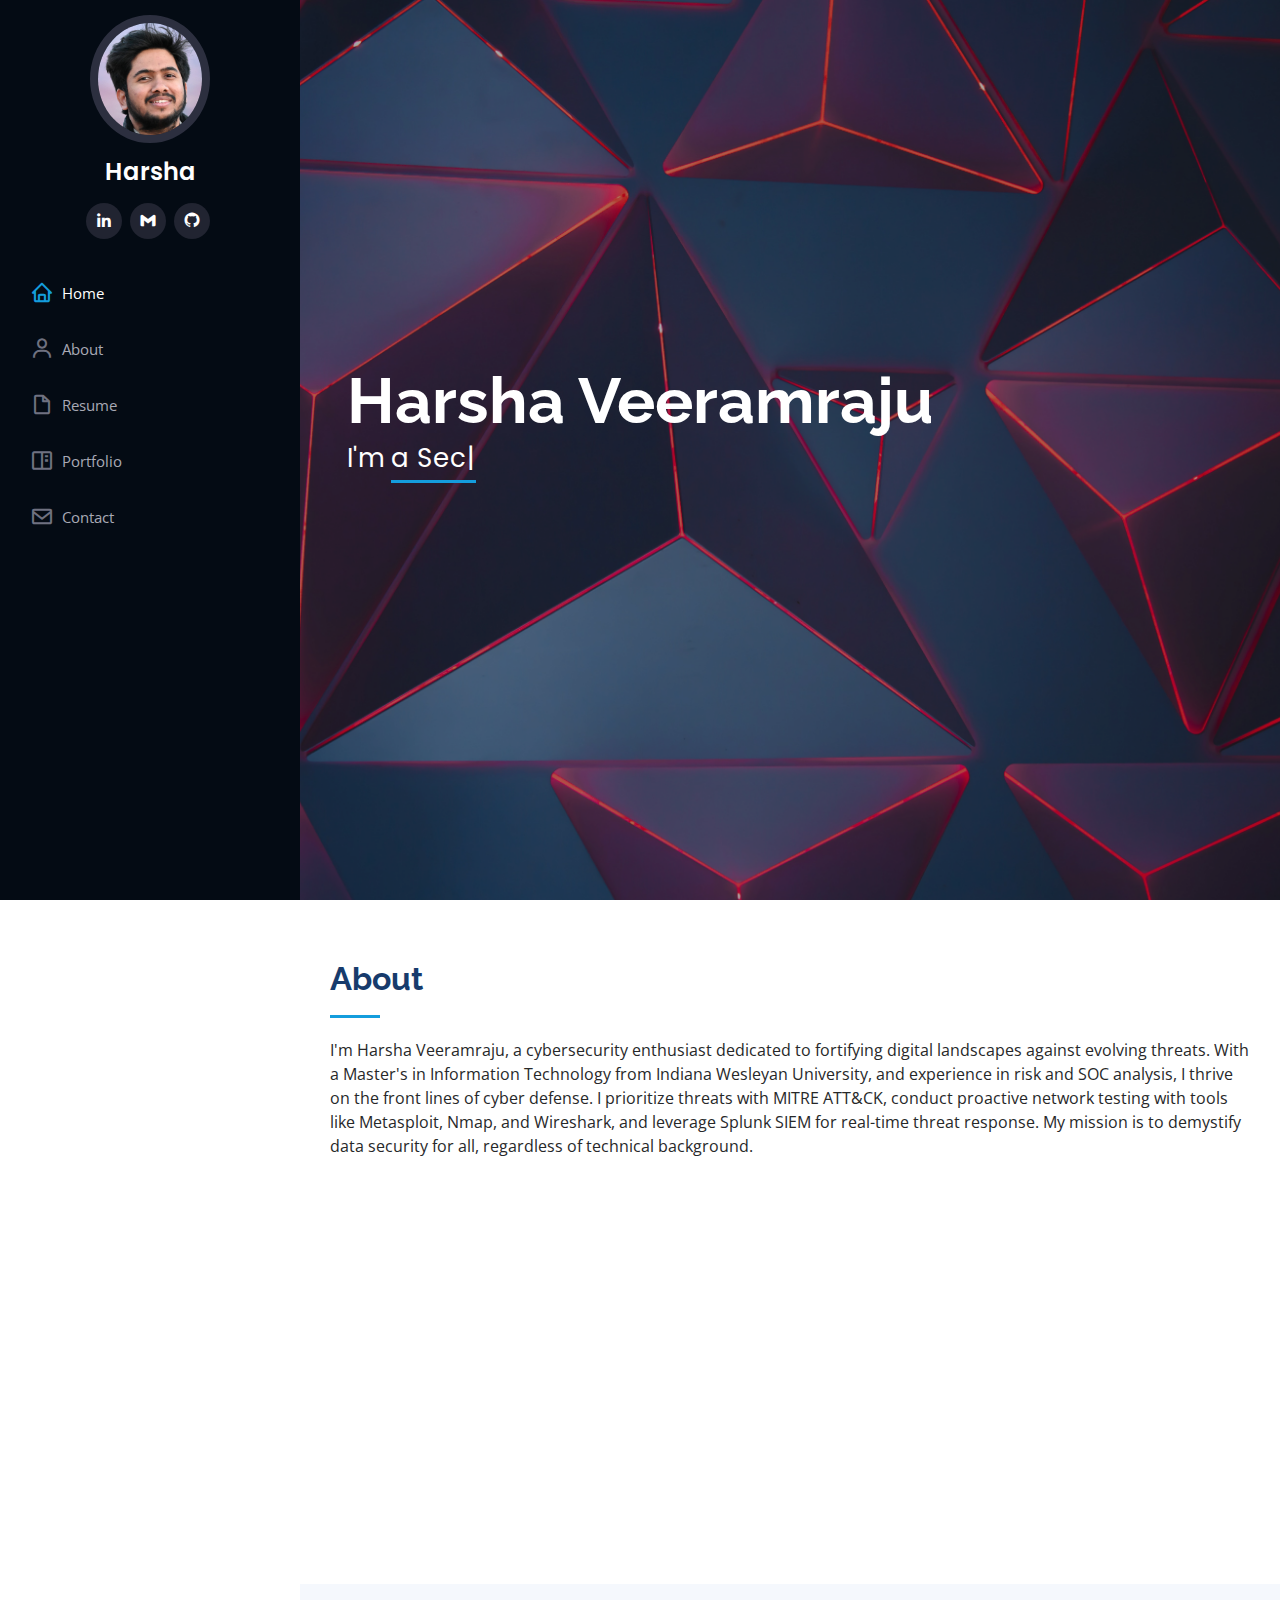
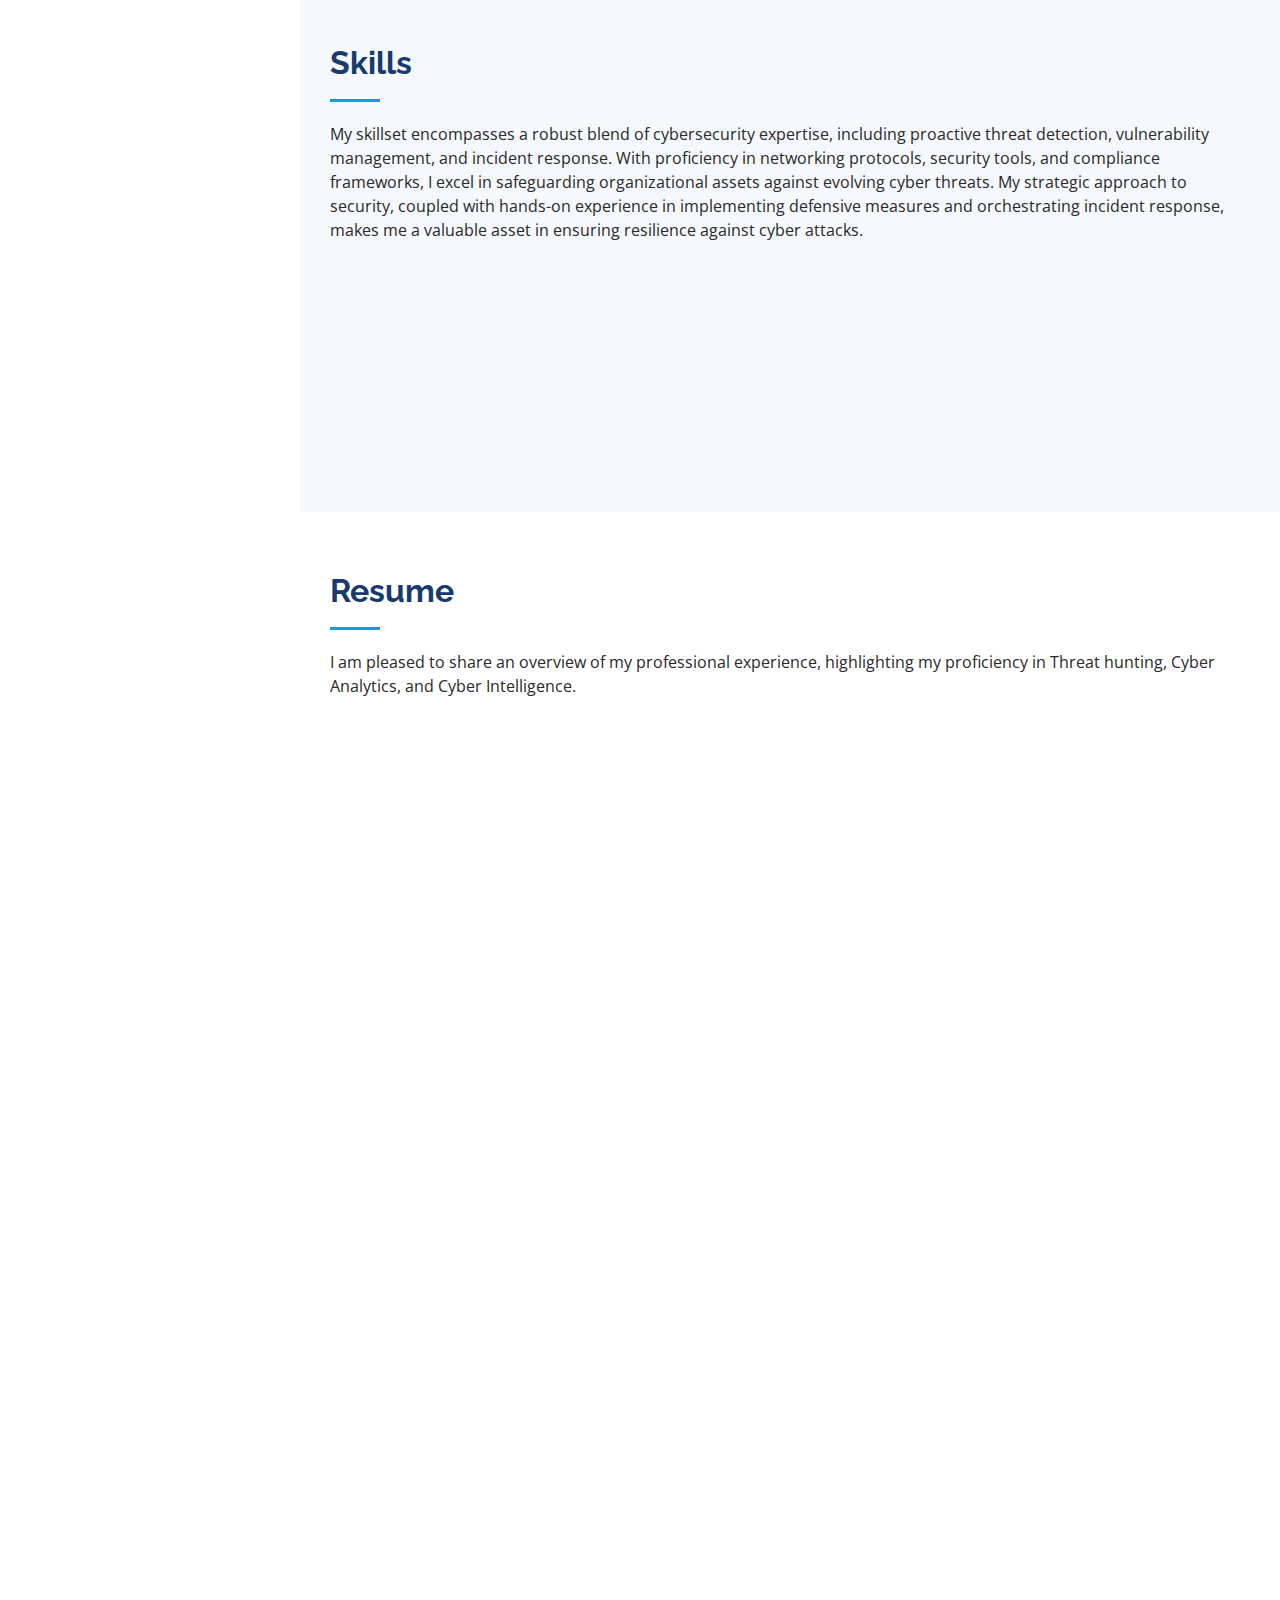
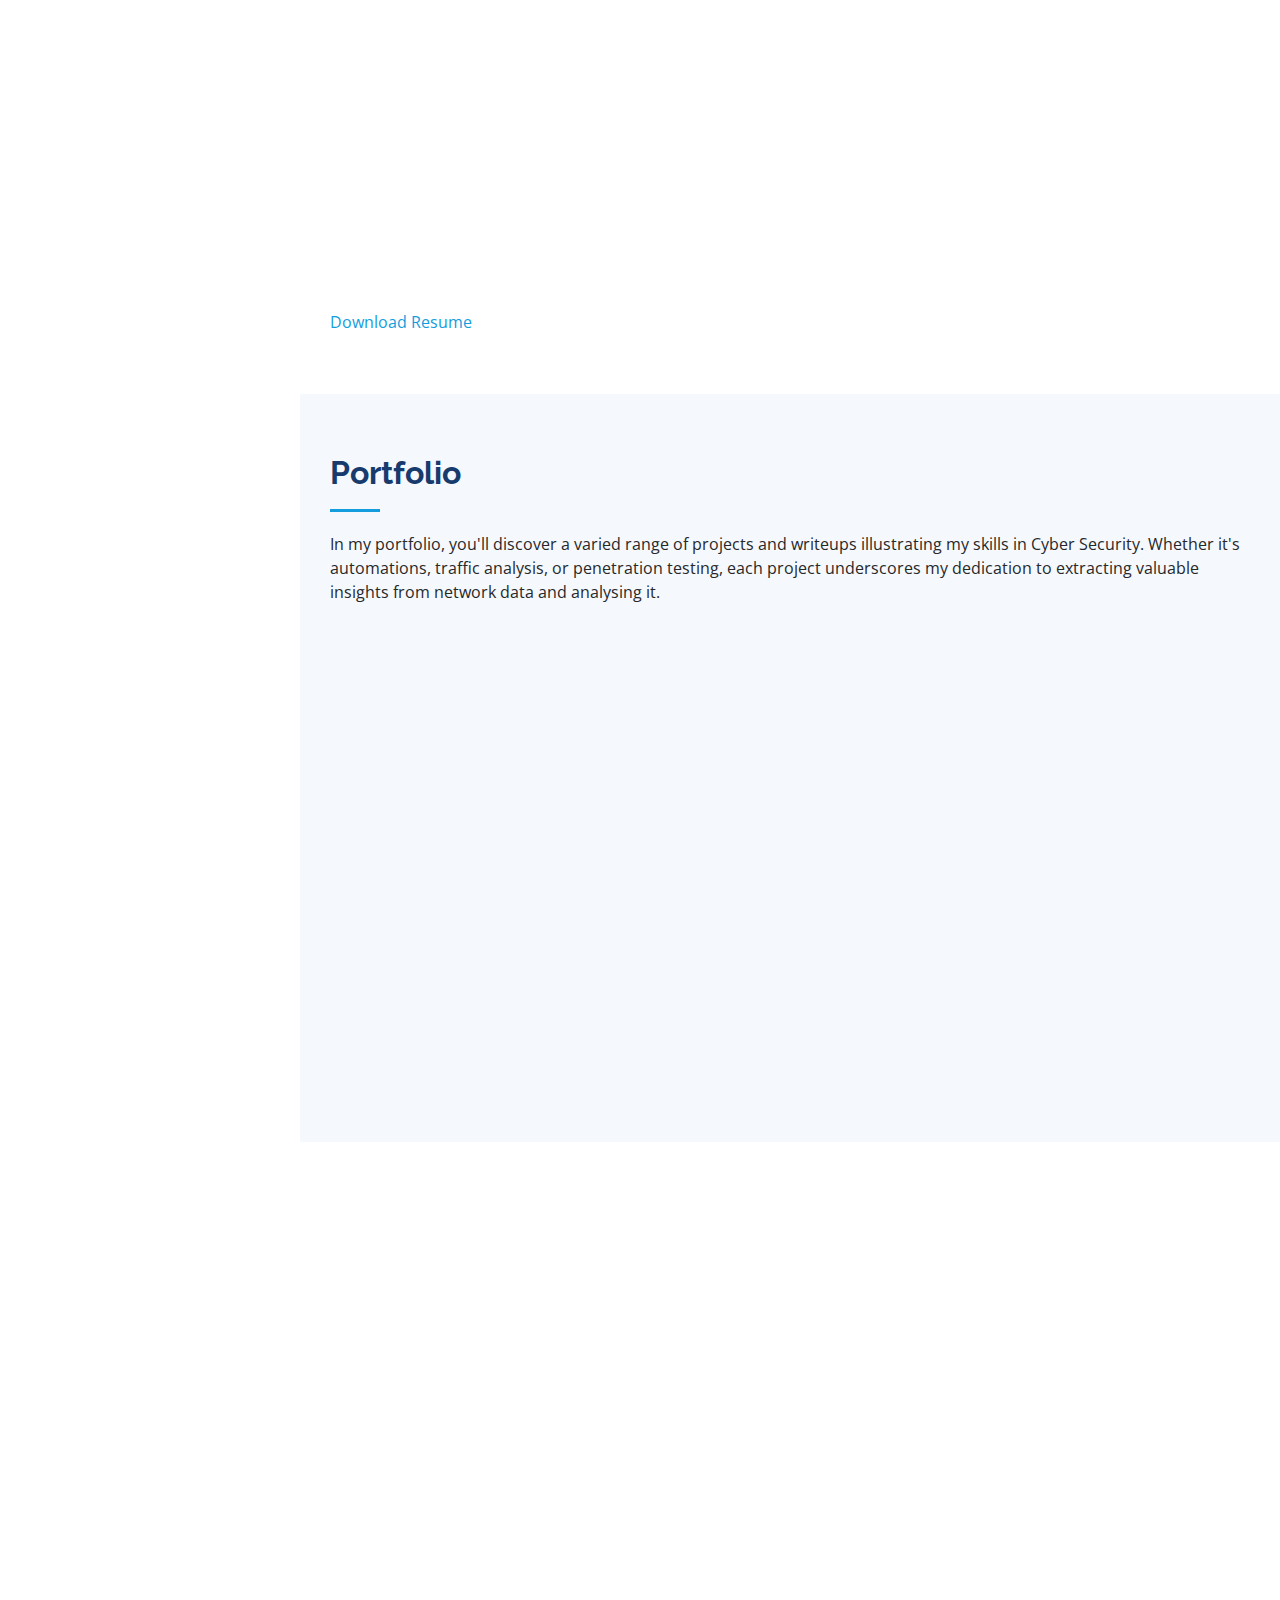
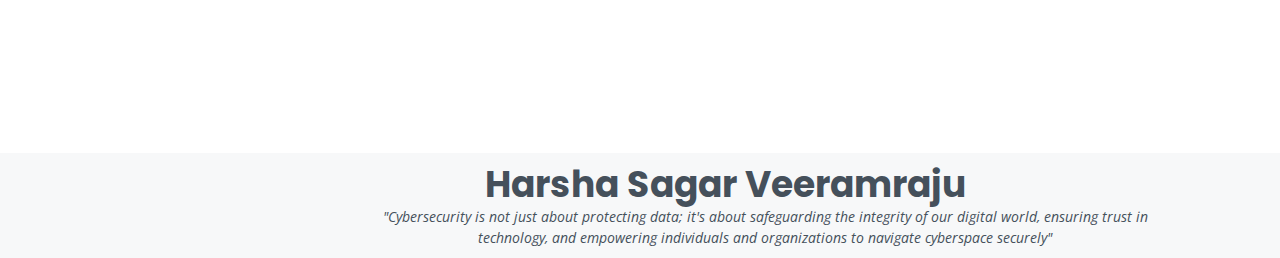
==== index.html @ 542978d3 "first" ====
<!DOCTYPE html>
<html lang="en">

<head>
  <meta charset="utf-8">
  <meta content="width=device-width, initial-scale=1.0" name="viewport">

  <title>Harsha-portfolio</title>
  <meta content="" name="description">
  <meta content="" name="keywords">

  <!-- Favicons -->
  <link href="assets/img/favicon.png" rel="icon">
  <link href="assets/img/apple-touch-icon.png" rel="apple-touch-icon">

  <!-- Google Fonts -->
  <link href="https://fonts.googleapis.com/css?family=Open+Sans:300,300i,400,400i,600,600i,700,700i|Raleway:300,300i,400,400i,500,500i,600,600i,700,700i|Poppins:300,300i,400,400i,500,500i,600,600i,700,700i" rel="stylesheet">

  <!-- Vendor CSS Files -->
  <link href="assets/vendor/aos/aos.css" rel="stylesheet">
  <link href="assets/vendor/bootstrap/css/bootstrap.min.css" rel="stylesheet">
  <link href="assets/vendor/bootstrap-icons/bootstrap-icons.css" rel="stylesheet">
  <link href="assets/vendor/boxicons/css/boxicons.min.css" rel="stylesheet">
  <link href="assets/vendor/glightbox/css/glightbox.min.css" rel="stylesheet">
  <link href="assets/vendor/swiper/swiper-bundle.min.css" rel="stylesheet">

  <!-- Template Main CSS File -->
  <link href="assets/css/style.css" rel="stylesheet">

  <!-- =======================================================
  * Template Name: iPortfolio
  * Template URL: https://bootstrapmade.com/iportfolio-bootstrap-portfolio-websites-template/
  * Updated: Mar 17 2024 with Bootstrap v5.3.3
  * Author: BootstrapMade.com
  * License: https://bootstrapmade.com/license/
  ======================================================== -->
</head>

<body>

  <!-- ======= Mobile nav toggle button ======= -->
  <i class="bi bi-list mobile-nav-toggle d-xl-none"></i>

  <!-- ======= Header ======= -->
  <header id="header">
    <div class="d-flex flex-column">

      <div class="profile">
        <img src="assets/img/h3.JPG" alt="" class="img-fluid rounded-circle">
        <h1 class="text-light"><a href="index.html">Harsha</a></h1>
        <div class="social-links mt-3 text-center">
          <!-- <a href="#" class="twitter"><i class="bx bxl-twitter"></i></a> -->
          <!-- <a href="#" class="facebook"><i class="bx bxl-facebook"></i></a> -->
          <!-- <a href="#" class="instagram"><i class="bx bxl-instagram"></i></a> -->
          <!-- <a href="#" class="google-plus"><i class="bx bxl-skype"></i></a> -->
          <a href="https://www.linkedin.com/in/harshasagar6/" class="linkedin"><i class="bx bxl-linkedin"></i></a>
          <a href="mailto:v.harsha.sagar006@gmail.com" class="mail"><i class="bx bxl-gmail"></i></a>
          <a href="https://github.com/HarshaSagarV" class="medium"><i class="bx bxl-github"></i></a>


        </div>
      </div>

      <nav id="navbar" class="nav-menu navbar">
        <ul>
          <li><a href="#hero" class="nav-link scrollto active"><i class="bx bx-home"></i> <span>Home</span></a></li>
          <li><a href="#about" class="nav-link scrollto"><i class="bx bx-user"></i> <span>About</span></a></li>
          <li><a href="#resume" class="nav-link scrollto"><i class="bx bx-file-blank"></i> <span>Resume</span></a></li>
          <li><a href="#portfolio" class="nav-link scrollto"><i class="bx bx-book-content"></i> <span>Portfolio</span></a></li>
          <!-- <li><a href="#services" class="nav-link scrollto"><i class="bx bx-server"></i> <span>Services</span></a></li> -->
          <li><a href="#contact" class="nav-link scrollto"><i class="bx bx-envelope"></i> <span>Contact</span></a></li>
        </ul>
      </nav><!-- .nav-menu -->
    </div>
  </header><!-- End Header -->

  <!-- ======= Hero Section ======= -->
  <section id="hero" class="d-flex flex-column justify-content-center align-items-center">
    <div class="hero-container" data-aos="fade-in">
      <h1>Harsha Veeramraju</h1>
      <p>I'm <span class="typed" data-typed-items="a Security Analyst, a Security Engineer, a Threat Hunter , an Incident Responder"></span></p>
    </div>
  </section><!-- End Hero -->

  <main id="main">

    <!-- ======= About Section ======= -->
    <section id="about" class="about">
      <div class="container">   

        <div class="section-title">
          <h2>About</h2>
          <p>I'm Harsha Veeramraju, a cybersecurity enthusiast dedicated to fortifying digital landscapes against evolving threats. With a Master's in Information Technology from Indiana Wesleyan University, and experience in risk and SOC analysis, I thrive on the front lines of cyber defense. I prioritize threats with MITRE ATT&CK, conduct proactive network testing with tools like Metasploit, Nmap, and Wireshark, and leverage Splunk SIEM for real-time threat response. My mission is to demystify data security for all, regardless of technical background.</p>
        </div>

        <div class="row">
          <div class="col-lg-4" data-aos="fade-right">
            <img src="assets/img/h.JPG" class="img-fluid" alt="">
          </div>
          <div class="col-lg-8 pt-4 pt-lg-0 content" data-aos="fade-left">
            <h3>Cyber Threat Intelligence Analyst </h3>
            <p class="fst-italic">
              I Proactively identify & neutralize cyber risks before they strike, lead the defense against cyberattacks, ensuring swift recovery and bridging the gap between technology and security, empowering your business.
            </p>
            <div class="row">
              <div class="col-lg-6">
                <ul>
                  <!-- <li><i class="bi bi-chevron-right"></i> <strong>Birthday:</strong> <span>1 May 1995</span></li> -->
                  <!-- <li><i class="bi bi-chevron-right"></i> <strong>Website:</strong> <span>www.example.com</span></li> -->
                  <li><i class="bi bi-chevron-right"></i> <strong>Phone:</strong> <span>+1 720 329 8699</span></li>
                  <!-- <li><i class="bi bi-chevron-right"></i> <strong>Email:</strong> <span>v.harsha.sagar006@gmail.com</span></li> -->
                  <li><i class="bi bi-chevron-right"></i> <strong>City:</strong> <span>Denver, USA</span></li>

                </ul>
              </div>
              <div class="col-lg-6">
                <ul>
                  <li><i class="bi bi-chevron-right"></i> <strong>Age:</strong> <span>27</span></li>
                  <li><i class="bi bi-chevron-right"></i> <strong>Highest Degree:</strong> <span>Master's</span></li>

                  <!-- <li><i class="bi bi-chevron-right"></i> <strong>Freelance:</strong> <span>Available</span></li> -->
                </ul>
              </div>
            </div>
            <p>
              I carry experience in Vulnerability  analysis, Network monitoring, Threat hunting. I bring a unique blend of analytical acumen and technical prowess to drive excellence in safeguarding digital assets. Passionate about enhancing security measures and uncovering actionable insights, I excel in turning cyber challenges into strategic advantages for organizational resilience.

            </p>
          </div>
        </div>

      </div>
    </section><!-- End About Section -->

    <!-- ======= Facts Section ======= -->
    <!-- <section id="facts" class="facts">
      <div class="container">

        <div class="section-title">
          <h2>Facts</h2>
          <p>Magnam dolores commodi suscipit. Necessitatibus eius consequatur ex aliquid fuga eum quidem. Sit sint consectetur velit. Quisquam quos quisquam cupiditate. Et nemo qui impedit suscipit alias ea. Quia fugiat sit in iste officiis commodi quidem hic quas.</p>
        </div>

        <div class="row no-gutters">

          <div class="col-lg-3 col-md-6 d-md-flex align-items-md-stretch" data-aos="fade-up">
            <div class="count-box">
              <i class="bi bi-emoji-smile"></i>
              <span data-purecounter-start="0" data-purecounter-end="232" data-purecounter-duration="1" class="purecounter"></span>
              <p><strong>Happy Clients</strong> consequuntur quae</p>
            </div>
          </div>

          <div class="col-lg-3 col-md-6 d-md-flex align-items-md-stretch" data-aos="fade-up" data-aos-delay="100">
            <div class="count-box">
              <i class="bi bi-journal-richtext"></i>
              <span data-purecounter-start="0" data-purecounter-end="521" data-purecounter-duration="1" class="purecounter"></span>
              <p><strong>Projects</strong> adipisci atque cum quia aut</p>
            </div>
          </div>

          <div class="col-lg-3 col-md-6 d-md-flex align-items-md-stretch" data-aos="fade-up" data-aos-delay="200">
            <div class="count-box">
              <i class="bi bi-headset"></i>
              <span data-purecounter-start="0" data-purecounter-end="1453" data-purecounter-duration="1" class="purecounter"></span>
              <p><strong>Hours Of Support</strong> aut commodi quaerat</p>
            </div>
          </div>

          <div class="col-lg-3 col-md-6 d-md-flex align-items-md-stretch" data-aos="fade-up" data-aos-delay="300">
            <div class="count-box">
              <i class="bi bi-people"></i>
              <span data-purecounter-start="0" data-purecounter-end="32" data-purecounter-duration="1" class="purecounter"></span>
              <p><strong>Hard Workers</strong> rerum asperiores dolor</p>
            </div>
          </div>

        </div>

      </div>
    </section>End Facts Section -->

    <!-- ======= Skills Section ======= -->
    <section id="skills" class="skills section-bg">
      <div class="container">

        <div class="section-title">
          <h2>Skills</h2>
<p>My skillset encompasses a robust blend of cybersecurity expertise, including proactive threat detection, vulnerability management, and incident response. With proficiency in networking protocols, security tools, and compliance frameworks, I excel in safeguarding organizational assets against evolving cyber threats. My strategic approach to security, coupled with hands-on experience in implementing defensive measures and orchestrating incident response, makes me a valuable asset in ensuring resilience against cyber attacks.
</p>        </div>

        <div class="row skills-content">

          <div class="col-lg-6" data-aos="fade-up">

        
            <div class="progress">
              <span class="skill">Networking Protocols.
                <i class="val">90%</i></span>
              <div class="progress-bar-wrap">
                <div class="progress-bar" role="progressbar" aria-valuenow="90" aria-valuemin="0" aria-valuemax="100"></div>
              </div>
            </div>

            <div class="progress">
              <span class="skill">Traffic analysis (Wireshark, tshark)
                <i class="val">90%</i></span>
              <div class="progress-bar-wrap">
                <div class="progress-bar" role="progressbar" aria-valuenow="90" aria-valuemin="0" aria-valuemax="100"></div>
              </div>
            </div>

            <div class="progress">
              <span class="skill">SIEM (Splunk)
                <i class="val">75%</i></span>
              <div class="progress-bar-wrap">
                <div class="progress-bar" role="progressbar" aria-valuenow="75" aria-valuemin="0" aria-valuemax="100"></div>
              </div>
            </div>

          </div>

          <div class="col-lg-6" data-aos="fade-up" data-aos-delay="100">

            <div class="progress">
              <span class="skill">Security Tools (IDS/IPS, EDR/XDR, OSNIT, SOAR)
                <i class="val">80%</i></span>
              <div class="progress-bar-wrap">
                <div class="progress-bar" role="progressbar" aria-valuenow="80" aria-valuemin="0" aria-valuemax="100"></div>
              </div>
            </div>

            <div class="progress">
              <span class="skill">Programming/Scripting Languages (Python, PowerShell, Bash,SQL).
                <i class="val">90%</i></span>
              <div class="progress-bar-wrap">
                <div class="progress-bar" role="progressbar" aria-valuenow="90" aria-valuemin="0" aria-valuemax="100"></div>
              </div>
            </div>

            

          </div>

        </div>

      </div>
    </section><!-- End Skills Section -->

    <!-- ======= Resume Section ======= -->
    <section id="resume" class="resume">
      <div class="container">

        <div class="section-title">
          <h2>Resume</h2>
          <p>I am pleased to share an overview of my professional experience, highlighting my proficiency in Threat hunting, Cyber Analytics, and Cyber Intelligence.

          </p>
        </div>

        <div class="row">
          <div class="col-lg-6" data-aos="fade-up">
            <h3 class="resume-title">Sumary</h3>
            <div class="resume-item pb-0">
              <h4>Harsha Veeramraju</h4>
              <p><em>Seasoned Cybersecurity Professional with expertise in risk analysis, strategic planning, and SOC operations. Proficient in threat intelligence frameworks, network protocols, and cutting-edge security tools. Collaborative leader with a track record of driving effective security policies and ensuring compliance with industry standards.</em></p>
              <ul>
                <li>Denver, CO</li>
                <li>(770) 329-8699</li>
                <li>v.harsha.sagar006@gmail.com</li>
              </ul>
            </div>

            <h3 class="resume-title">Education</h3>
            <div class="resume-item">
              <h4>Master of Science, Information Systems</h4>
              <h5>2023 - 2024</h5>
              <p><em>Indiana Wesleyan University</em></p>
              <p>Relevant Coursework: Cybersecurity and Principles, Information Security, Network Infrastructure</p>
            </div>
            <div class="resume-item">
              <h4>Master of Science, Information Systems</h4>
              <h5>2022 - 2023</h5>
              <p><em>University of Colorado, Denver</em></p>
              <p>Relevant Coursework: Information Security and Privacy, Database Management Systems</p>
            </div>
          </div>
          <div class="col-lg-6" data-aos="fade-up" data-aos-delay="100">
            <h3 class="resume-title">Professional Experience</h3>
            <div class="resume-item">
              <h4>Risk Investigator</h4>
              <h5>2019 - 2022</h5>
              <p><em>Amazon, India </em></p>
              <ul>
                <li>Collaborated with incident response teams, demonstrating goal-driven and curious attitude, leading to a 15% reduction in incident resolution 
                  time</li>
                <li>Applied cybersecurity analytics for monitoring, identifying patterns, and providing insights into potential risks, emphasizing a flexible 
                  approach in a dynamic environment, resulting in a 25% improvement in incident detection.  </li>
                <li>Collected and analyzed diverse IOCs using innovative methods, showcasing a unique perspective in information gathering</li>
                <li>Ensured protocol compliance and stayed updated on industry best practices, showcasing a detail oriented and analytical mindset for a more 
                  secure complex environment</li>
              </ul>
            </div>
            <div class="resume-item">
              <h4>Security Engineer, Intern</h4>
              <h5>2018 - 2019</h5>
              <p><em>UrbanRaptors, India</em></p>
              <ul>
                <li>Implemented a range of security products including firewalls, URL filtering, information security, and virus protection, fortifying 
                  organizational defenses against criminal cyber threats</li>
                <li>Employed hands-on experience with Web Application Firewalls and attack mitigation techniques, mitigating potential security risks and 
                  ensuring robust defense mechanisms</li>
                <li>Conducted vendor risk assessments, understanding the threat landscape related to vendors, and ensuring security standards were met 
                  throughout the supply chain.
                  </li>
                <li>Played a key role in threat modeling, secure code review, risk analysis, design/architecture reviews, penetration testing, and SOC 
                  maintenance, ensuring the security of systems and applications throughout the development lifecycle.</li>
              </ul>
            </div>
          </div>
          <div className="header__buttons">
            <a href="Harsha_Resume.pdf" className="btn btn-outline" download>Download Resume
            </a>
          </div>
        </div>

      </div>
    </section><!-- End Resume Section -->

    <!-- ======= Portfolio Section ======= -->
    <section id="portfolio" class="portfolio section-bg">
      <div class="container">

        <div class="section-title">
          <h2>Portfolio</h2>
          <p>In my portfolio, you'll discover a varied range of projects and writeups illustrating my skills in Cyber Security. Whether it's 
            automations, traffic analysis, or penetration testing, each project underscores my dedication to extracting valuable insights
            from network data and analysing it.
          </p></p>
        </div>

        <div class="row" data-aos="fade-up">
          <div class="col-lg-12 d-flex justify-content-center">
            <ul id="portfolio-flters">
              <li data-filter="*" class="filter-active">All</li>
              <li data-filter=".filter-app">Projects</li>
              <li data-filter=".filter-card">writeups</li>
            </ul>
          </div>
        </div>

        <div class="row portfolio-container" data-aos="fade-up" data-aos-delay="100">

          <div class="col-lg-4 col-md-6 portfolio-item filter-card">
            <div class="portfolio-wrap">
              <img src="assets/img/portfolio/thmcar.jpg" class="img-fluid" alt="">
              <div class="portfolio-info">
                  <h4>TryHackMe Carnage</h4>
                  <p>Blog</p>
                <div class="portfolio-links">
                  <!--<a href="assets/img/portfolio/portfolio-1.jpg" data-gallery="portfolioGallery" class="portfolio-lightbox" title="App 1"><i class="bx bx-plus"></i></a>
                  <a href="portfolio-details.html" title="More Details"><i class="bx bx-link"></i></a>-->
                  <a href="thmcar.html" class="portfolio-details-lightbox" data-glightbox="type: external" title="Cryptocurrency Market Analysis"><i class="bx bx-plus"></i></a>
                </div>
              </div>
            </div>
          </div>

          <div class="col-lg-4 col-md-6 portfolio-item filter-app">
            <div class="portfolio-wrap">
              <img src="assets/img/portfolio/phish.jpg" class="img-fluid" alt="">
              <div class="portfolio-info">
                  <h4>Phishing Email Analyzer</h4>
                  <p>Python</p>
                <div class="portfolio-links">
                  <!--<a href="assets/img/portfolio/portfolio-1.jpg" data-gallery="portfolioGallery" class="portfolio-lightbox" title="App 1"><i class="bx bx-plus"></i></a>
                  <a href="portfolio-details.html" title="More Details"><i class="bx bx-link"></i></a>-->
                  <a href="phishng.html" class="portfolio-details-lightbox" data-glightbox="type: external" title="Sports Data Analysis"><i class="bx bx-plus"></i></a>
                </div>
              </div>
            </div>
          </div>

          <div class="col-lg-4 col-md-6 portfolio-item filter-app">
            <div class="portfolio-wrap">
              <img src="assets/img/portfolio/Keylogger.jpeg" class="img-fluid" alt="">
              <div class="portfolio-info">
                  <h4>Key Logger Detection </h4>
              
                  <p>Python</p>
                <div class="portfolio-links">
                  <!--<a href="assets/img/portfolio/portfolio-1.jpg" data-gallery="portfolioGallery" class="portfolio-lightbox" title="App 1"><i class="bx bx-plus"></i></a>
                  <a href="portfolio-details.html" title="More Details"><i class="bx bx-link"></i></a>-->
                  <a href="nav2.html" class="portfolio-details-lightbox" data-glightbox="type: external" title="Music Data Analysis"><i class="bx bx-plus"></i></a>
                </div>
              </div>
            </div>
          </div>

          <div class="col-lg-4 col-md-6 portfolio-item filter-card">
            <div class="portfolio-wrap">
              <img src="assets/img/portfolio/rhad.webp" class="img-fluid" alt="">
              <div class="portfolio-info">
                  <h4>𝗔𝗻𝗮𝗹𝘆𝘇𝗶𝗻𝗴 𝗥𝗵𝗮𝗱𝗮𝗺𝗮𝗻𝘁𝗵𝘆𝘀 𝗦𝘁𝗲𝗮𝗹𝗲𝗿</h4>
                  <p>BLOG</p>
                <div class="portfolio-links">
                  <!--<a href="assets/img/portfolio/portfolio-1.jpg" data-gallery="portfolioGallery" class="portfolio-lightbox" title="App 1"><i class="bx bx-plus"></i></a>
                  <a href="portfolio-details.html" title="More Details"><i class="bx bx-link"></i></a>-->
                  <a href="rhad.html" class="portfolio-details-lightbox" data-glightbox="type: external" title="Netflix Data Analysis"><i class="bx bx-plus"></i></a>
                </div>
              </div>
            </div>
          </div>
<!-- 
          <div class="col-lg-4 col-md-6 portfolio-item filter-card">
            <div class="portfolio-wrap">
              <img src="assets/img/portfolio/portfolio-2.jpg" class="img-fluid" alt="">
              <div class="portfolio-info">
                  <h4>Data-Driven Real Estate Analysis</h4>
                  <p>DATA ANALYSIS</p>
                <div class="portfolio-links">
                  <a href="assets/img/portfolio/portfolio-1.jpg" data-gallery="portfolioGallery" class="portfolio-lightbox" title="App 1"><i class="bx bx-plus"></i></a>
                  <a href="portfolio-details.html" title="More Details"><i class="bx bx-link"></i></a>
                  <a href="portfolio-details_realestate.html" class="portfolio-details-lightbox" data-glightbox="type: external" title="Real Estate Predictive Analysis"><i class="bx bx-plus"></i></a>
                </div>
              </div>
            </div>
          </div> -->
        


          
          

         

         

        

        

        </div>

      </div>
    </section><!-- End Portfolio Section -->

    <!-- ======= Services Section ======= -->
    <!-- <section id="services" class="services">
      <div class="container">

        <div class="section-title">
          <h2>Services</h2>
          <p>Magnam dolores commodi suscipit. Necessitatibus eius consequatur ex aliquid fuga eum quidem. Sit sint consectetur velit. Quisquam quos quisquam cupiditate. Et nemo qui impedit suscipit alias ea. Quia fugiat sit in iste officiis commodi quidem hic quas.</p>
        </div>

        <div class="row">
          <div class="col-lg-4 col-md-6 icon-box" data-aos="fade-up">
            <div class="icon"><i class="bi bi-briefcase"></i></div>
            <h4 class="title"><a href="">Lorem Ipsum</a></h4>
            <p class="description">Voluptatum deleniti atque corrupti quos dolores et quas molestias excepturi sint occaecati cupiditate non provident</p>
          </div>
          <div class="col-lg-4 col-md-6 icon-box" data-aos="fade-up" data-aos-delay="100">
            <div class="icon"><i class="bi bi-card-checklist"></i></div>
            <h4 class="title"><a href="">Dolor Sitema</a></h4>
            <p class="description">Minim veniam, quis nostrud exercitation ullamco laboris nisi ut aliquip ex ea commodo consequat tarad limino ata</p>
          </div>
          <div class="col-lg-4 col-md-6 icon-box" data-aos="fade-up" data-aos-delay="200">
            <div class="icon"><i class="bi bi-bar-chart"></i></div>
            <h4 class="title"><a href="">Sed ut perspiciatis</a></h4>
            <p class="description">Duis aute irure dolor in reprehenderit in voluptate velit esse cillum dolore eu fugiat nulla pariatur</p>
          </div>
          <div class="col-lg-4 col-md-6 icon-box" data-aos="fade-up" data-aos-delay="300">
            <div class="icon"><i class="bi bi-binoculars"></i></div>
            <h4 class="title"><a href="">Magni Dolores</a></h4>
            <p class="description">Excepteur sint occaecat cupidatat non proident, sunt in culpa qui officia deserunt mollit anim id est laborum</p>
          </div>
          <div class="col-lg-4 col-md-6 icon-box" data-aos="fade-up" data-aos-delay="400">
            <div class="icon"><i class="bi bi-brightness-high"></i></div>
            <h4 class="title"><a href="">Nemo Enim</a></h4>
            <p class="description">At vero eos et accusamus et iusto odio dignissimos ducimus qui blanditiis praesentium voluptatum deleniti atque</p>
          </div>
          <div class="col-lg-4 col-md-6 icon-box" data-aos="fade-up" data-aos-delay="500">
            <div class="icon"><i class="bi bi-calendar4-week"></i></div>
            <h4 class="title"><a href="">Eiusmod Tempor</a></h4>
            <p class="description">Et harum quidem rerum facilis est et expedita distinctio. Nam libero tempore, cum soluta nobis est eligendi</p>
          </div>
        </div>

      </div>
    </section>End Services Section -->

    <!-- ======= Testimonials Section ======= -->
    <!-- <section id="testimonials" class="testimonials section-bg">
      <div class="container">

        <div class="section-title">
          <h2>Testimonials</h2>
          <p>Magnam dolores commodi suscipit. Necessitatibus eius consequatur ex aliquid fuga eum quidem. Sit sint consectetur velit. Quisquam quos quisquam cupiditate. Et nemo qui impedit suscipit alias ea. Quia fugiat sit in iste officiis commodi quidem hic quas.</p>
        </div>

        <div class="testimonials-slider swiper" data-aos="fade-up" data-aos-delay="100">
          <div class="swiper-wrapper">

            <div class="swiper-slide">
              <div class="testimonial-item" data-aos="fade-up">
                <p>
                  <i class="bx bxs-quote-alt-left quote-icon-left"></i>
                  Proin iaculis purus consequat sem cure digni ssim donec porttitora entum suscipit rhoncus. Accusantium quam, ultricies eget id, aliquam eget nibh et. Maecen aliquam, risus at semper.
                  <i class="bx bxs-quote-alt-right quote-icon-right"></i>
                </p>
                <img src="assets/img/testimonials/testimonials-1.jpg" class="testimonial-img" alt="">
                <h3>Saul Goodman</h3>
                <h4>Ceo &amp; Founder</h4>
              </div>
            </div>End testimonial item -->

            <!-- <div class="swiper-slide">
              <div class="testimonial-item" data-aos="fade-up" data-aos-delay="100">
                <p>
                  <i class="bx bxs-quote-alt-left quote-icon-left"></i>
                  Export tempor illum tamen malis malis eram quae irure esse labore quem cillum quid cillum eram malis quorum velit fore eram velit sunt aliqua noster fugiat irure amet legam anim culpa.
                  <i class="bx bxs-quote-alt-right quote-icon-right"></i>
                </p>
                <img src="assets/img/testimonials/testimonials-2.jpg" class="testimonial-img" alt="">
                <h3>Sara Wilsson</h3>
                <h4>Designer</h4>
              </div>
            </div>End testimonial item -->

            <!-- / -->

    <!-- ======= Contact Section ======= -->
     <!-- ======= Contact Section ======= -->
     <section id="contact" class="contact">
      <div class="container" data-aos="fade-up">

        <div class="section-title">
          <h2>Get In Touch!</h2>
        </div>

        <div class="row justify-content-center">

          <div class="col-lg-4">
            <div class="info">
              <div class="address">
                <i class="bi bi-geo-alt"></i>
                <h4>Location:</h4>
                <p>Denver, Colorado, USA</p>
              </div>

              <div class="email">
                <i class="bi bi-envelope"></i>
                <h4>Email:</h4>
                <p>v.harsha.sagar006@gmail.com</p>
              </div>

              <div class="phone">
                <i class="bi bi-phone"></i>
                <h4>Call:</h4>
                <p>+1 (770) 329-8699</p>
              </div>

            </div>

          </div>
    </section><!-- End Contact Section -->

  </main><!-- End #main -->

  <!-- ======= Footer ======= -->
  <footer id="footer">
    <div class="container">
      <h3>Harsha Sagar Veeramraju</h3>
      <p>"Cybersecurity is not just about protecting data; it's about safeguarding the integrity of our digital world, ensuring trust in technology, and empowering individuals and organizations to navigate cyberspace securely"</p>
      <!-- <div class="copyright">
        &copy; Copyright <strong><span>MyResume</span></strong>. All Rights Reserved
      </div> -->
      <!-- <div class="credits"> -->
        <!-- All the links in the footer should remain intact. -->
        <!-- You can delete the links only if you purchased the pro version. -->
        <!-- Licensing information: [license-url] -->
        <!-- Purchase the pro version with working PHP/AJAX contact form: https://bootstrapmade.com/free-html-bootstrap-template-my-resume/ -->
    
      </div>
    </div>
  <!-- End  Footer -->

  <a href="#" class="back-to-top d-flex align-items-center justify-content-center"><i class="bi bi-arrow-up-short"></i></a>

  <!-- Vendor JS Files -->
  <script src="assets/vendor/purecounter/purecounter_vanilla.js"></script>
  <script src="assets/vendor/aos/aos.js"></script>
  <script src="assets/vendor/bootstrap/js/bootstrap.bundle.min.js"></script>
  <script src="assets/vendor/glightbox/js/glightbox.min.js"></script>
  <script src="assets/vendor/isotope-layout/isotope.pkgd.min.js"></script>
  <script src="assets/vendor/swiper/swiper-bundle.min.js"></script>
  <script src="assets/vendor/typed.js/typed.umd.js"></script>
  <script src="assets/vendor/waypoints/noframework.waypoints.js"></script>
  <script src="assets/vendor/php-email-form/validate.js"></script>

  <!-- Template Main JS File -->
  <script src="assets/js/main.js"></script>

</body>

</html>
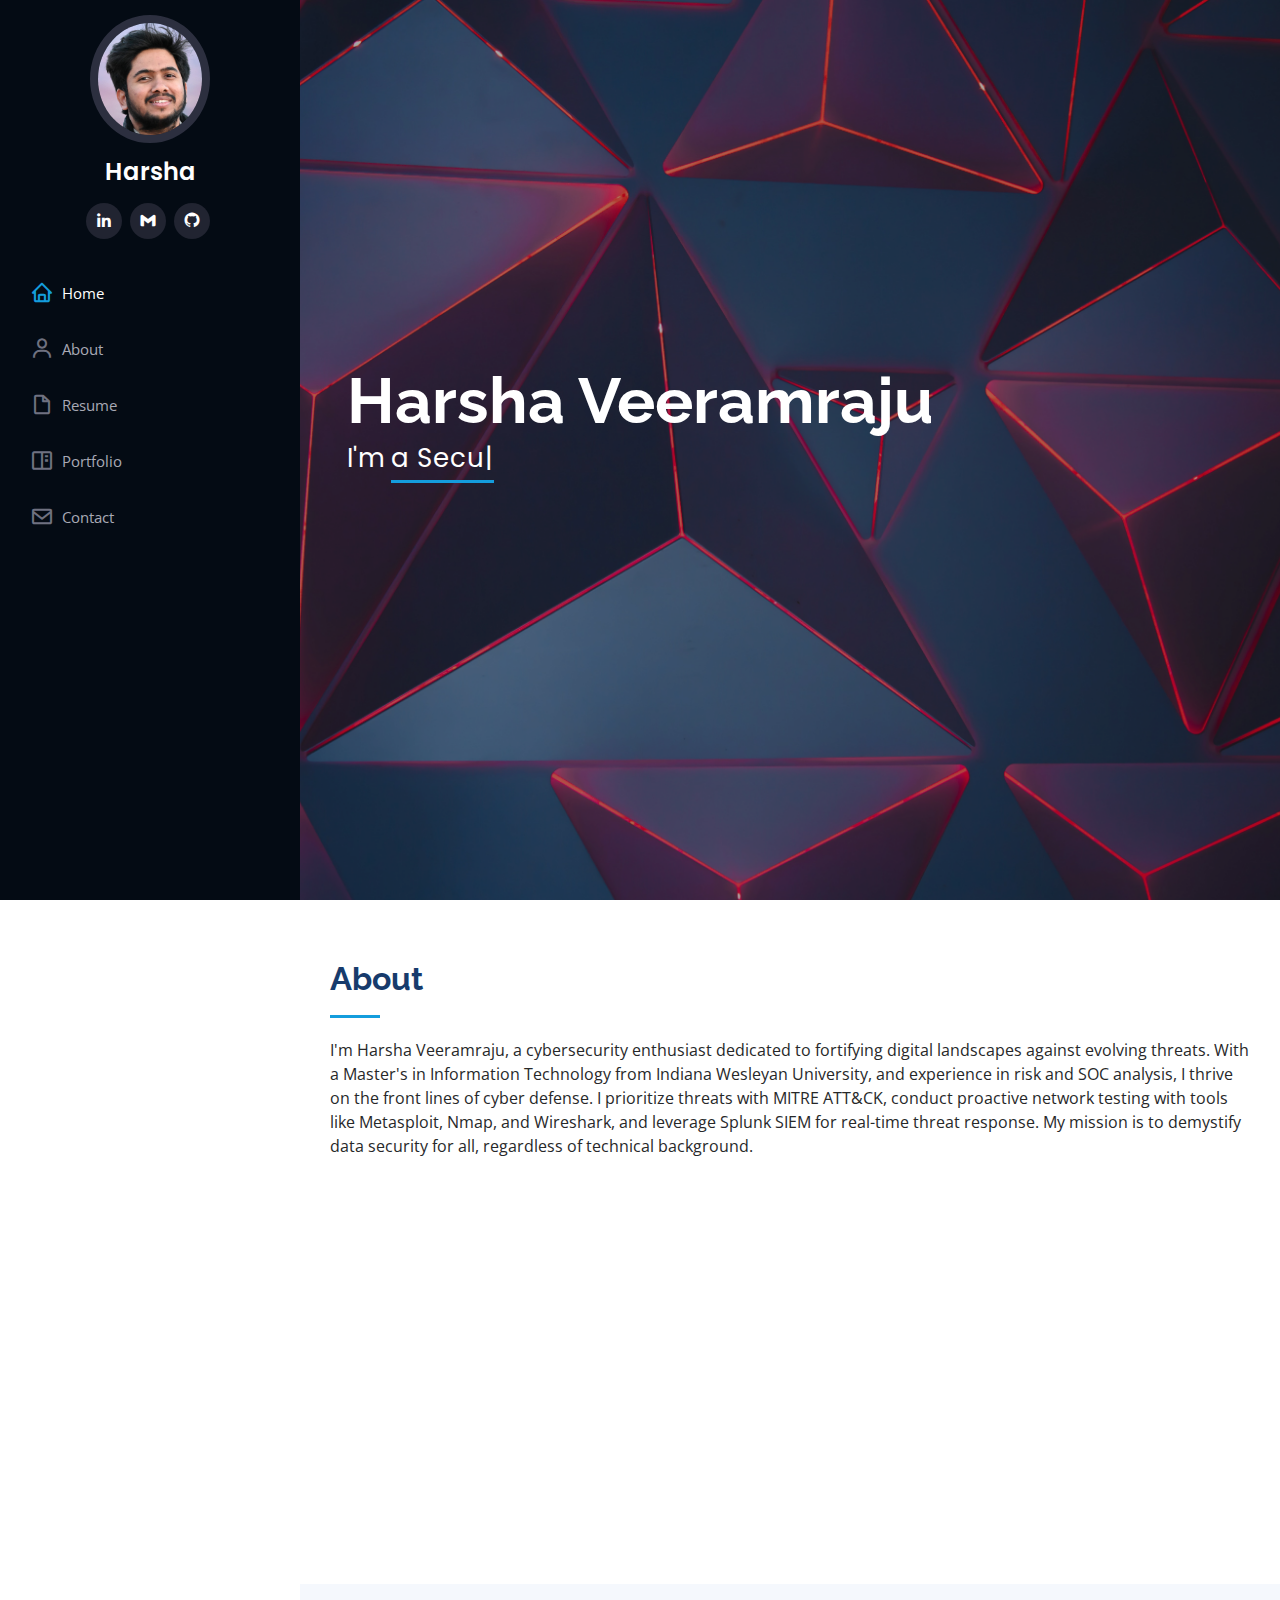
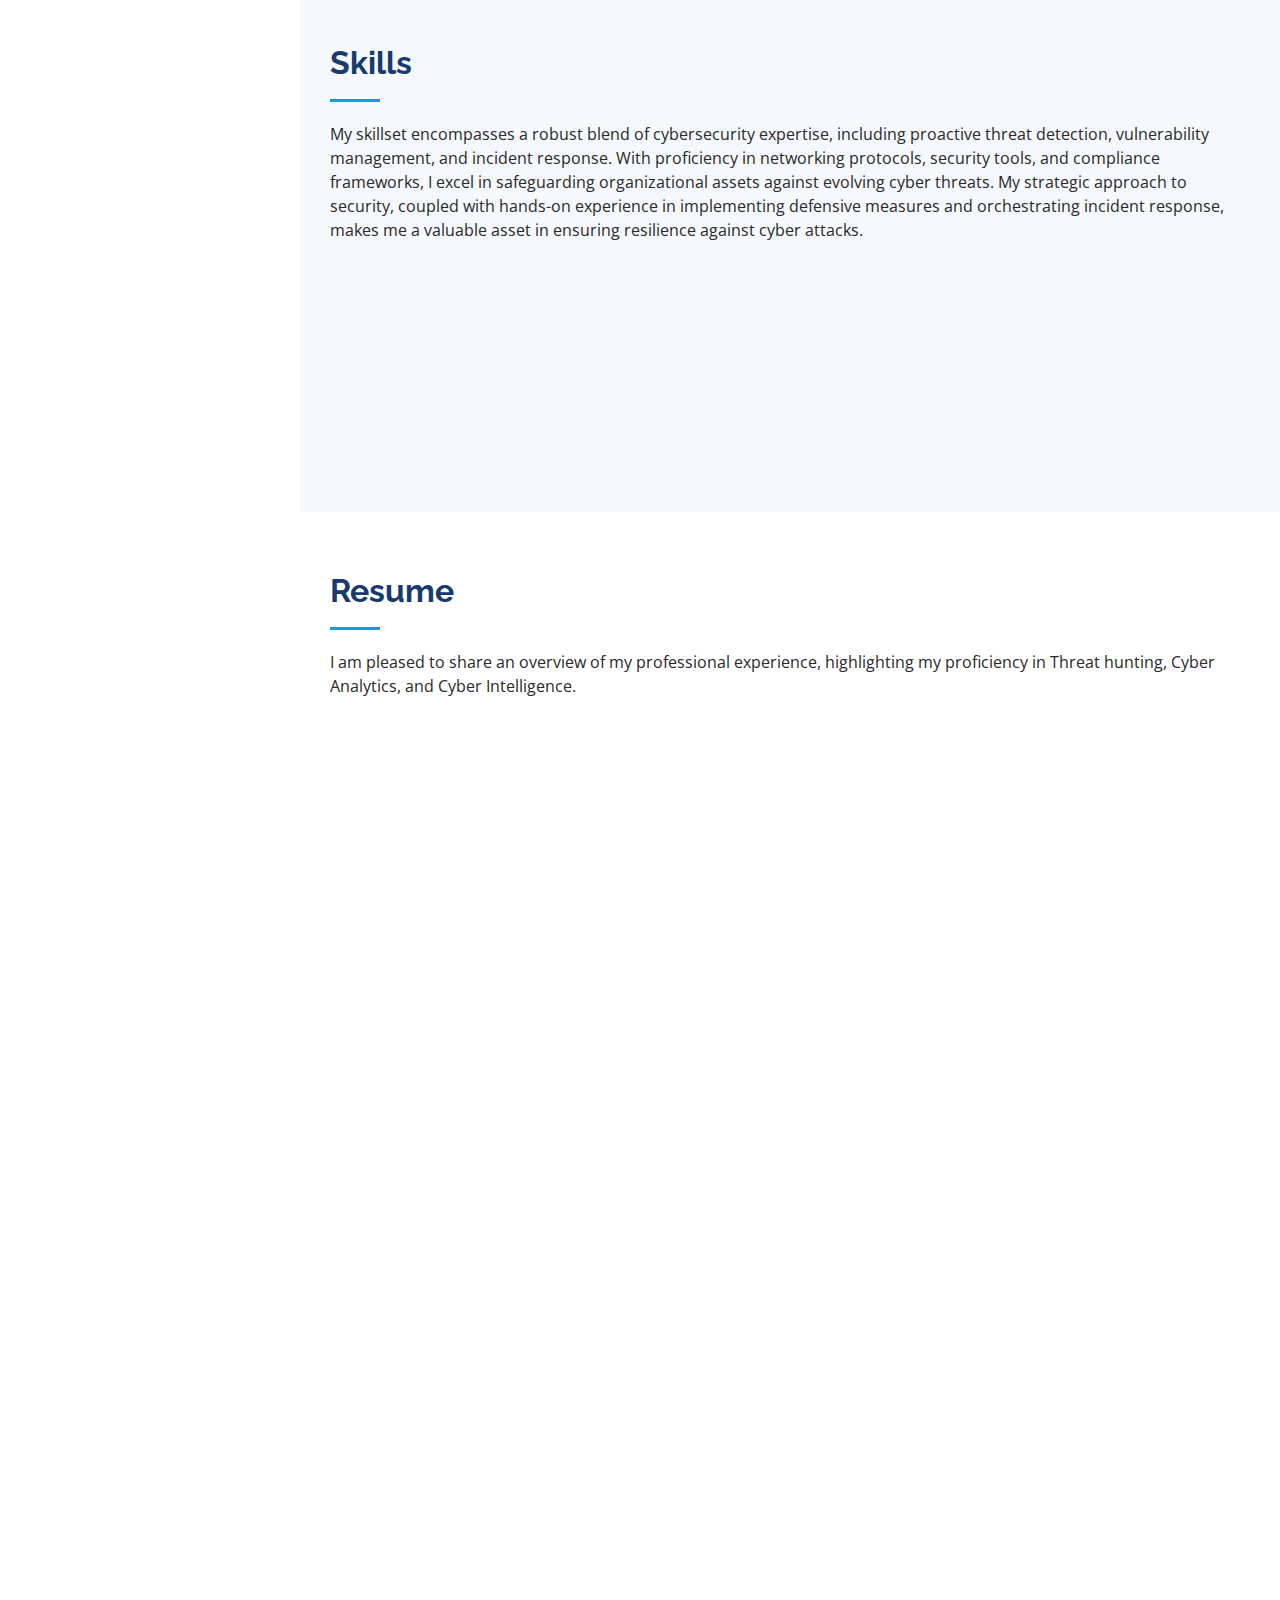
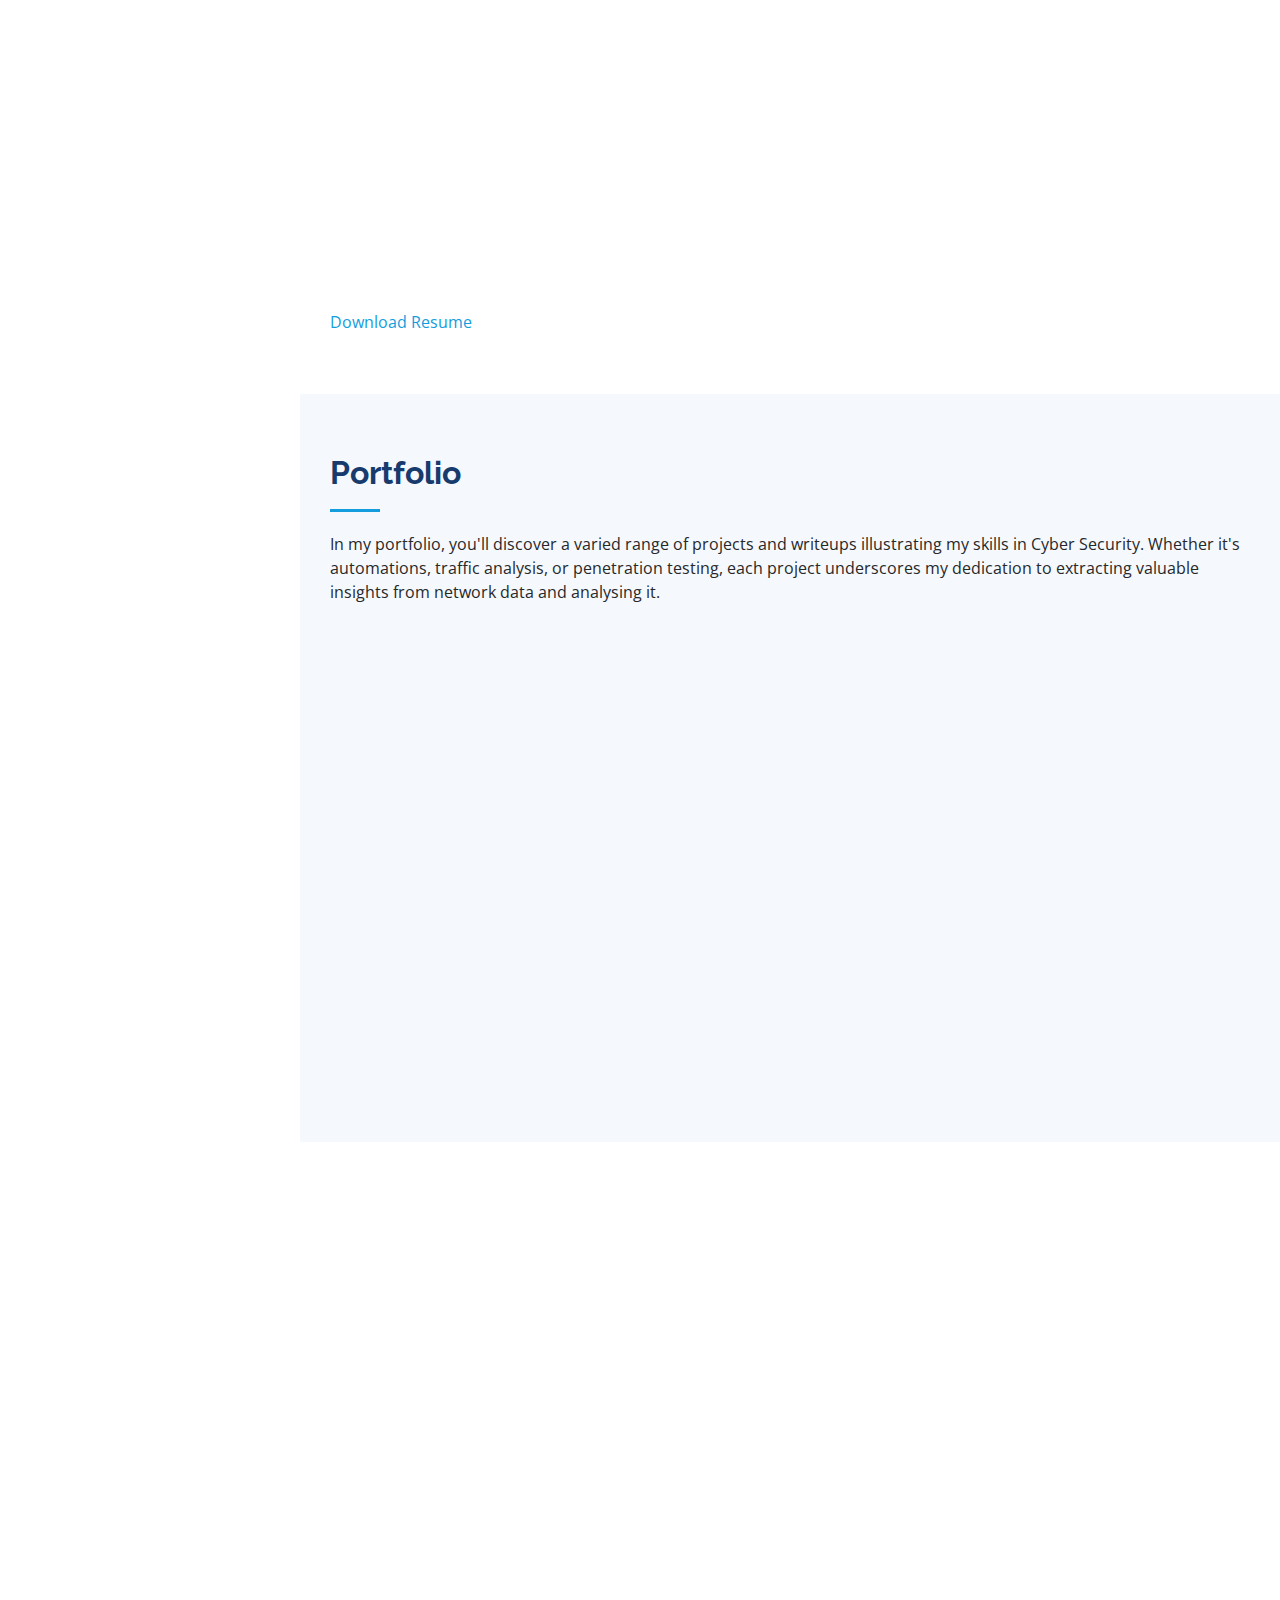
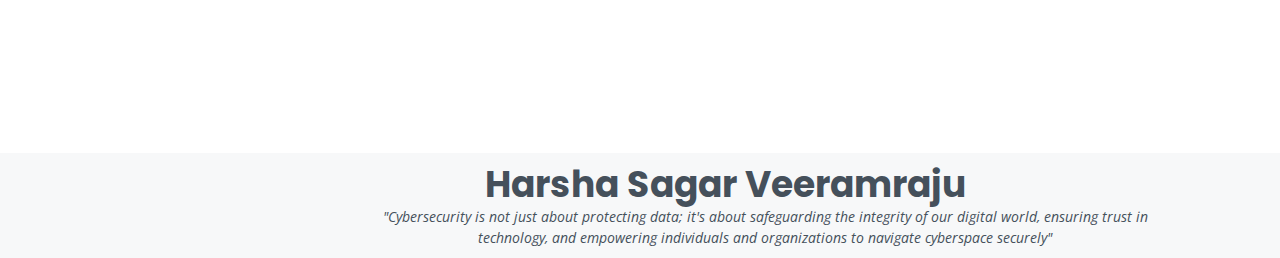
==== commit b806d3df: "changes" ====
--- a/index.html
+++ b/index.html
@@ -288,7 +288,7 @@
           <div class="col-lg-6" data-aos="fade-up" data-aos-delay="100">
             <h3 class="resume-title">Professional Experience</h3>
             <div class="resume-item">
-              <h4>Risk Investigator</h4>
+              <h4>Threat Analyst</h4>
               <h5>2019 - 2022</h5>
               <p><em>Amazon, India </em></p>
               <ul>
@@ -302,9 +302,9 @@
               </ul>
             </div>
             <div class="resume-item">
-              <h4>Security Engineer, Intern</h4>
+              <h4>SOC Analyst</h4>
               <h5>2018 - 2019</h5>
-              <p><em>UrbanRaptors, India</em></p>
+              <p><em>Cognizant, India</em></p>
               <ul>
                 <li>Implemented a range of security products including firewalls, URL filtering, information security, and virus protection, fortifying 
                   organizational defenses against criminal cyber threats</li>
